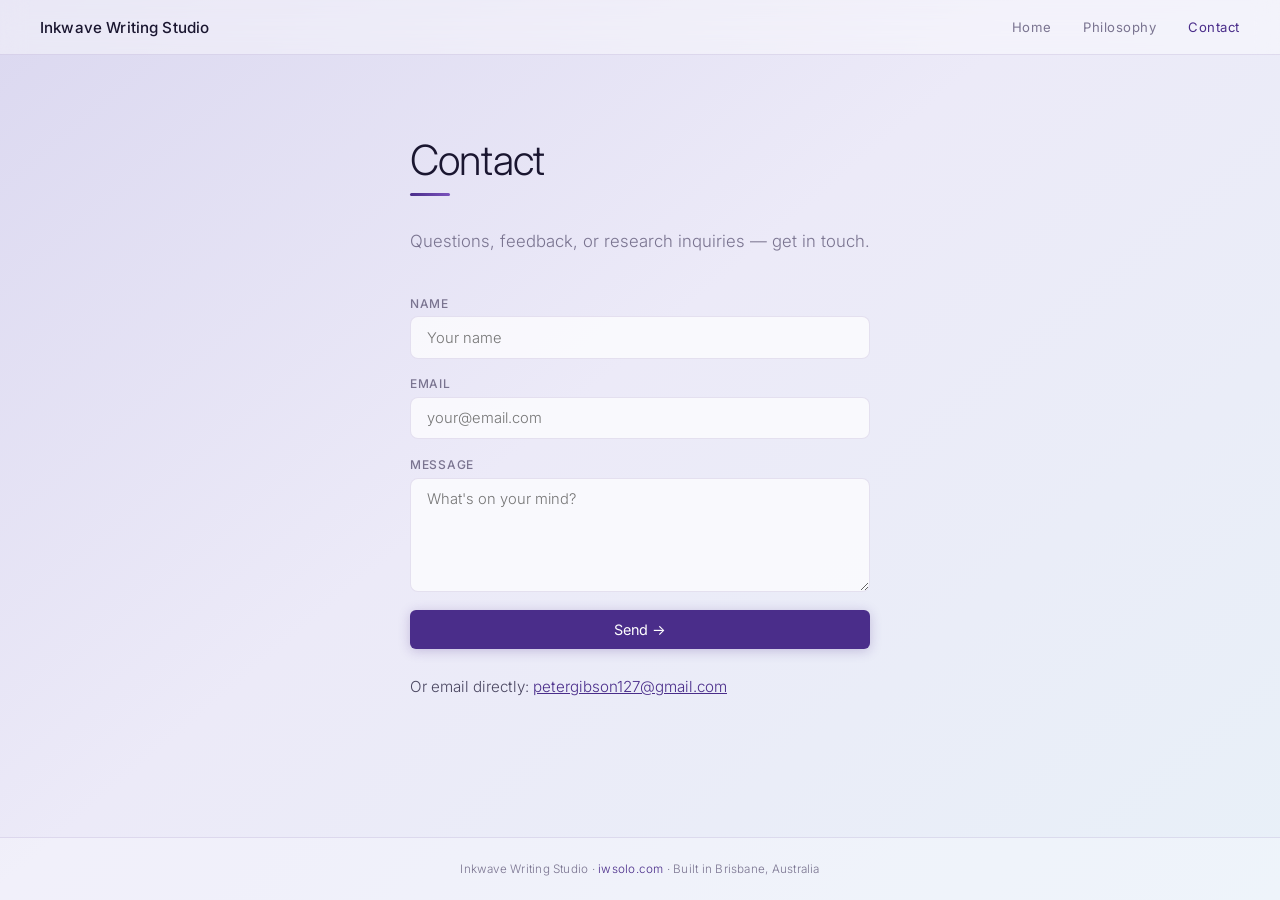
==== contact.html @ 19dbd9b8 "feat: initial Inkwave Writing Studio landing site Three-page static site (Home, Philosophy, Contact)" ====
<!DOCTYPE html>
<html lang="en-AU">
<head>
  <meta charset="UTF-8" />
  <meta name="viewport" content="width=device-width, initial-scale=1.0" />

  <title>Contact | Inkwave Writing Studio</title>
  <meta name="description" content="Get in touch with Inkwave Writing Studio. Questions, feedback, and research inquiries welcome." />

  <link rel="canonical" href="https://inkwave.au/contact" />
  <link rel="alternate" hreflang="en-AU" href="https://inkwave.au/contact" />

  <meta property="og:type" content="website" />
  <meta property="og:url" content="https://inkwave.au/contact" />
  <meta property="og:title" content="Contact | Inkwave Writing Studio" />
  <meta property="og:description" content="Questions, feedback, and research inquiries welcome." />
  <meta property="og:image" content="https://inkwave.au/og-image.png" />
  <meta property="og:site_name" content="Inkwave Writing Studio" />

  <link rel="icon" type="image/png" href="/logo.png" />
  <link rel="stylesheet" href="/style.css" />

  <script type="application/ld+json">
  {
    "@context": "https://schema.org",
    "@type": "ContactPage",
    "name": "Contact Inkwave Writing Studio",
    "url": "https://inkwave.au/contact",
    "publisher": {
      "@type": "Organization",
      "name": "Inkwave Writing Studio",
      "url": "https://inkwave.au",
      "contactPoint": {
        "@type": "ContactPoint",
        "contactType": "general",
        "email": "petergibson127@gmail.com"
      }
    }
  }
  </script>
</head>
<body>

  <a href="#main" class="skip-link">Skip to content</a>

  <nav aria-label="Main navigation">
    <a href="/" class="nav-logo" aria-label="Inkwave Writing Studio home">Inkwave Writing Studio</a>
    <div class="nav-links">
      <a href="/">Home</a>
      <a href="/philosophy">Philosophy</a>
      <a href="/contact" class="active" aria-current="page">Contact</a>
    </div>
  </nav>

  <main id="main" class="prose-page contact-page">
    <h1>Contact</h1>
    <div class="page-bar" aria-hidden="true"></div>
    <p class="lead">Questions, feedback, or research inquiries — get in touch.</p>

    <form class="contact-form" action="https://formspree.io/f/mjgqyqrq" method="POST">
      <label>
        Name
        <input type="text" name="name" autocomplete="name" placeholder="Your name" required />
      </label>
      <label>
        Email
        <input type="email" name="email" autocomplete="email" placeholder="your@email.com" required />
      </label>
      <label>
        Message
        <textarea name="message" rows="5" placeholder="What's on your mind?" required></textarea>
      </label>
      <button type="submit" class="cta">Send →</button>
    </form>

    <p class="contact-alt">Or email directly: <a href="mailto:petergibson127@gmail.com">petergibson127@gmail.com</a></p>
  </main>

  <footer>
    <p>Inkwave Writing Studio &middot; <a href="https://iwsolo.com" rel="noopener">iwsolo.com</a> &middot; Built in Brisbane, Australia</p>
  </footer>

</body>
</html>
---- style.css ----
@import url('https://fonts.googleapis.com/css2?family=Inter:wght@300;400;500&display=swap');

*, *::before, *::after { box-sizing: border-box; margin: 0; padding: 0; }

:root {
  --ink:    #1a1630;
  --purple: #4a2d8a;
  --light:  #7a52bc;
  --muted:  #7a7490;
  --bg:     linear-gradient(140deg, #dbd8f0 0%, #eceaf8 45%, #e8f0f8 100%);
  --card:   rgba(255,255,255,0.55);
  --border: rgba(74,45,138,0.12);
}

html { scroll-behavior: smooth; }

body {
  font-family: 'Inter', system-ui, sans-serif;
  background: var(--bg);
  background-attachment: fixed;
  color: var(--ink);
  min-height: 100vh;
  display: flex;
  flex-direction: column;
  -webkit-font-smoothing: antialiased;
}

/* ── Accessibility ── */
.skip-link {
  position: absolute; left: -9999px; top: auto; width: 1px; height: 1px; overflow: hidden;
}
.skip-link:focus {
  position: static; width: auto; height: auto;
  padding: 0.5rem 1rem; background: var(--purple); color: #fff; z-index: 100;
}
.sr-only {
  position: absolute; width: 1px; height: 1px; padding: 0;
  margin: -1px; overflow: hidden; clip: rect(0,0,0,0); border: 0;
}

/* ── Nav ── */
nav {
  display: flex;
  align-items: center;
  justify-content: space-between;
  padding: 1.1rem 2.5rem;
  background: rgba(255,255,255,0.4);
  backdrop-filter: blur(12px);
  border-bottom: 1px solid var(--border);
  position: sticky;
  top: 0;
  z-index: 10;
}

.nav-logo {
  font-size: 0.95rem;
  font-weight: 500;
  color: var(--ink);
  text-decoration: none;
  letter-spacing: 0.01em;
}

.nav-links { display: flex; gap: 2rem; }

.nav-links a {
  font-size: 0.82rem;
  font-weight: 400;
  color: var(--muted);
  text-decoration: none;
  letter-spacing: 0.04em;
  transition: color 0.15s;
}
.nav-links a:hover,
.nav-links a.active { color: var(--purple); }

/* ── Main ── */
main { flex: 1; }

/* ── Hero ── */
.hero {
  display: flex;
  flex-direction: column;
  align-items: center;
  text-align: center;
  padding: 6rem 1.5rem 4rem;
  gap: 1.2rem;
}

.logo {
  border-radius: 50%;
  box-shadow: 0 6px 32px rgba(74,45,138,0.2), 0 2px 8px rgba(0,0,0,0.08);
}

.hero h1 {
  font-size: clamp(2.2rem, 7vw, 3.8rem);
  font-weight: 300;
  color: var(--ink);
  letter-spacing: -0.02em;
  line-height: 1.1;
}

.hero h1 em {
  font-style: italic;
  color: var(--purple);
}

.tagline {
  font-size: clamp(0.9rem, 2.5vw, 1.05rem);
  color: var(--muted);
  font-weight: 300;
  max-width: 420px;
  line-height: 1.55;
}

.hero-bar {
  width: 64px;
  height: 4px;
  border-radius: 2px;
  background: linear-gradient(90deg, var(--purple), var(--light));
  margin: 0.4rem 0;
}

/* ── CTA ── */
.cta {
  display: inline-block;
  padding: 0.7rem 2rem;
  background: var(--purple);
  color: #fff;
  text-decoration: none;
  border-radius: 6px;
  font-size: 0.9rem;
  font-family: inherit;
  font-weight: 400;
  border: none;
  cursor: pointer;
  transition: background 0.15s, box-shadow 0.15s;
  box-shadow: 0 2px 12px rgba(74,45,138,0.25);
}
.cta:hover {
  background: #6040a8;
  box-shadow: 0 4px 20px rgba(74,45,138,0.35);
}

/* ── Products section ── */
.products {
  display: grid;
  grid-template-columns: repeat(auto-fit, minmax(240px, 1fr));
  gap: 1.25rem;
  max-width: 820px;
  margin: 0 auto;
  padding: 0 1.5rem 6rem;
}

.product {
  background: var(--card);
  border: 1px solid var(--border);
  border-radius: 14px;
  padding: 2rem 1.75rem;
  backdrop-filter: blur(8px);
  transition: box-shadow 0.2s;
}
.product:hover {
  box-shadow: 0 4px 24px rgba(74,45,138,0.12);
}

.product-label {
  font-size: 0.7rem;
  font-weight: 500;
  letter-spacing: 0.1em;
  color: var(--light);
  text-transform: uppercase;
  margin-bottom: 0.6rem;
}

.product h3 {
  font-size: 1.15rem;
  font-weight: 400;
  color: var(--ink);
  margin-bottom: 0.5rem;
}

.product p {
  font-size: 0.85rem;
  color: var(--muted);
  line-height: 1.65;
  margin-bottom: 1.1rem;
}

.product-link {
  font-size: 0.82rem;
  color: var(--purple);
  text-decoration: none;
  font-weight: 500;
}
.product-link:hover { text-decoration: underline; }

.product-dev {
  font-size: 0.72rem;
  color: var(--muted);
  font-style: italic;
}

/* ── Prose pages ── */
.prose-page {
  max-width: 600px;
  margin: 0 auto;
  padding: 5rem 1.5rem 6rem;
}

.prose-page h1 {
  font-size: clamp(1.8rem, 5vw, 2.6rem);
  font-weight: 300;
  color: var(--ink);
  letter-spacing: -0.02em;
  margin-bottom: 0.5rem;
}

.prose-page .page-bar {
  width: 40px;
  height: 3px;
  background: linear-gradient(90deg, var(--purple), var(--light));
  border-radius: 2px;
  margin-bottom: 2rem;
}

.prose-page .lead {
  font-size: 1.05rem;
  color: var(--muted);
  font-weight: 300;
  margin-bottom: 2.5rem;
  line-height: 1.65;
}

.prose-page h2 {
  font-size: 0.82rem;
  font-weight: 500;
  color: var(--purple);
  letter-spacing: 0.08em;
  text-transform: uppercase;
  margin: 2.2rem 0 0.6rem;
}

.prose-page p {
  font-size: 0.95rem;
  color: #4a4660;
  line-height: 1.8;
  margin-bottom: 0.75rem;
  font-weight: 300;
}

.prose-page a { color: var(--purple); }
.prose-page a:hover { text-decoration: underline; }

.cta-block { margin-top: 2.5rem; }

/* ── Contact form ── */
.contact-form {
  display: flex;
  flex-direction: column;
  gap: 1.1rem;
  margin-bottom: 1.5rem;
}

.contact-form label {
  display: flex;
  flex-direction: column;
  gap: 0.35rem;
  font-size: 0.75rem;
  font-weight: 500;
  color: var(--muted);
  letter-spacing: 0.06em;
  text-transform: uppercase;
}

.contact-form input,
.contact-form textarea {
  background: rgba(255,255,255,0.7);
  border: 1px solid var(--border);
  border-radius: 8px;
  padding: 0.7rem 1rem;
  color: var(--ink);
  font-family: inherit;
  font-size: 0.92rem;
  font-weight: 300;
  outline: none;
  resize: vertical;
  transition: border-color 0.15s, box-shadow 0.15s;
}
.contact-form input:focus,
.contact-form textarea:focus {
  border-color: var(--purple);
  box-shadow: 0 0 0 3px rgba(74,45,138,0.08);
}

.contact-alt {
  font-size: 0.8rem;
  color: var(--muted);
  margin-top: 1.5rem;
  font-weight: 300;
}
.contact-alt a { color: var(--purple); }

/* ── Footer ── */
footer {
  text-align: center;
  padding: 1.5rem;
  font-size: 0.73rem;
  color: var(--muted);
  border-top: 1px solid var(--border);
  background: rgba(255,255,255,0.25);
  font-weight: 300;
  letter-spacing: 0.02em;
}
footer a { color: var(--purple); text-decoration: none; }
footer a:hover { text-decoration: underline; }

/* ── Responsive ── */
@media (max-width: 520px) {
  nav { padding: 1rem 1.25rem; }
  .nav-links { gap: 1.2rem; }
  .hero { padding: 4rem 1rem 3rem; }
  .prose-page { padding: 3.5rem 1.25rem 4rem; }
}
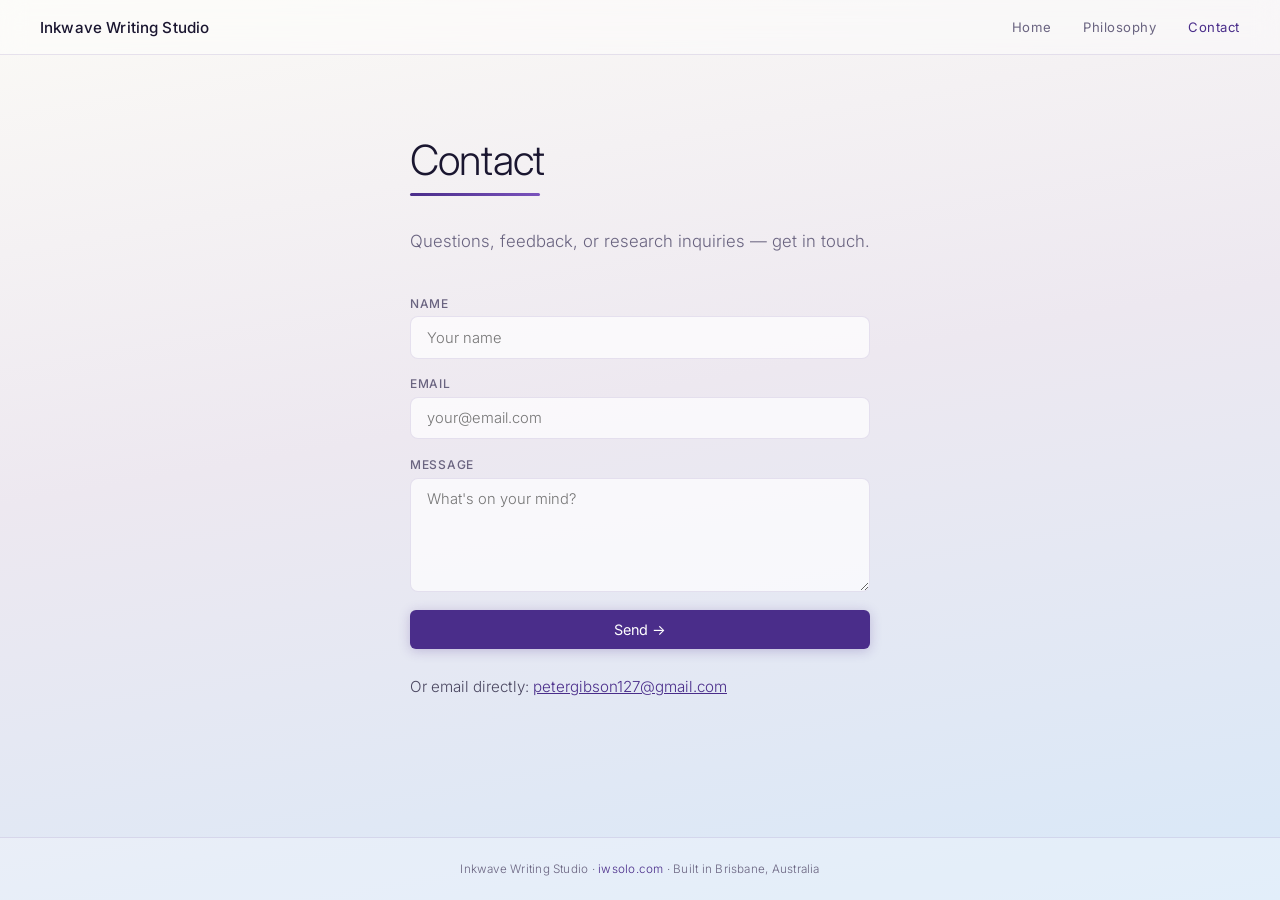
==== commit 612f3df9: "feat: mnemonic pictures section on philosophy; all external links open in new tab" ====
--- a/contact.html
+++ b/contact.html
@@ -7,17 +7,17 @@
   <title>Contact | Inkwave Writing Studio</title>
   <meta name="description" content="Get in touch with Inkwave Writing Studio. Questions, feedback, and research inquiries welcome." />
 
-  <link rel="canonical" href="https://inkwave.au/contact" />
-  <link rel="alternate" hreflang="en-AU" href="https://inkwave.au/contact" />
+  <link rel="canonical" href="https://inkwave.me/contact" />
+  <link rel="alternate" hreflang="en-AU" href="https://inkwave.me/contact" />
 
   <meta property="og:type" content="website" />
-  <meta property="og:url" content="https://inkwave.au/contact" />
+  <meta property="og:url" content="https://inkwave.me/contact" />
   <meta property="og:title" content="Contact | Inkwave Writing Studio" />
   <meta property="og:description" content="Questions, feedback, and research inquiries welcome." />
-  <meta property="og:image" content="https://inkwave.au/og-image.png" />
+  <meta property="og:image" content="https://inkwave.me/og-image.png" />
   <meta property="og:site_name" content="Inkwave Writing Studio" />
 
-  <link rel="icon" type="image/png" href="/logo.png" />
+  <link rel="icon" type="image/svg+xml" href="/logo.svg" />
   <link rel="stylesheet" href="/style.css" />
 
   <script type="application/ld+json">
@@ -25,11 +25,11 @@
     "@context": "https://schema.org",
     "@type": "ContactPage",
     "name": "Contact Inkwave Writing Studio",
-    "url": "https://inkwave.au/contact",
+    "url": "https://inkwave.me/contact",
     "publisher": {
       "@type": "Organization",
       "name": "Inkwave Writing Studio",
-      "url": "https://inkwave.au",
+      "url": "https://inkwave.me",
       "contactPoint": {
         "@type": "ContactPoint",
         "contactType": "general",
@@ -77,7 +77,7 @@
   </main>
 
   <footer>
-    <p>Inkwave Writing Studio &middot; <a href="https://iwsolo.com" rel="noopener">iwsolo.com</a> &middot; Built in Brisbane, Australia</p>
+    <p>Inkwave Writing Studio &middot; <a href="https://iwsolo.com" rel="noopener noreferrer" target="_blank">iwsolo.com</a> &middot; Built in Brisbane, Australia</p>
   </footer>
 
 </body>
--- a/style.css
+++ b/style.css
@@ -6,9 +6,9 @@
   --ink:    #1a1630;
   --purple: #4a2d8a;
   --light:  #7a52bc;
-  --muted:  #7a7490;
-  --bg:     linear-gradient(140deg, #dbd8f0 0%, #eceaf8 45%, #e8f0f8 100%);
-  --card:   rgba(255,255,255,0.55);
+  --muted:  #6a6480;
+  --bg:     linear-gradient(170deg, #fbfaf6 0%, #ede8f0 45%, #d8e8f8 100%);
+  --card:   rgba(255,255,255,0.5);
   --border: rgba(74,45,138,0.12);
 }
 
@@ -87,16 +87,16 @@
 }
 
 .logo {
-  border-radius: 50%;
-  box-shadow: 0 6px 32px rgba(74,45,138,0.2), 0 2px 8px rgba(0,0,0,0.08);
+  display: block;
 }
 
 .hero h1 {
-  font-size: clamp(2.2rem, 7vw, 3.8rem);
+  font-size: clamp(1.8rem, 3.8vw, 2.8rem);
   font-weight: 300;
   color: var(--ink);
   letter-spacing: -0.02em;
   line-height: 1.1;
+  white-space: nowrap;
 }
 
 .hero h1 em {
@@ -105,15 +105,15 @@
 }
 
 .tagline {
-  font-size: clamp(0.9rem, 2.5vw, 1.05rem);
-  color: var(--muted);
-  font-weight: 300;
-  max-width: 420px;
+  font-size: clamp(0.95rem, 1.55vw, 1.12rem);
+  color: var(--muted);
+  font-weight: 300;
+  white-space: nowrap;
   line-height: 1.55;
 }
 
 .hero-bar {
-  width: 64px;
+  width: 126px;
   height: 4px;
   border-radius: 2px;
   background: linear-gradient(90deg, var(--purple), var(--light));
@@ -125,7 +125,8 @@
   display: inline-block;
   padding: 0.7rem 2rem;
   background: var(--purple);
-  color: #fff;
+  color: #fff !important;
+  -webkit-text-fill-color: #fff;
   text-decoration: none;
   border-radius: 6px;
   font-size: 0.9rem;
@@ -187,7 +188,7 @@
 }
 
 .product-link {
-  font-size: 0.82rem;
+  font-size: 1rem;
   color: var(--purple);
   text-decoration: none;
   font-weight: 500;
@@ -216,7 +217,7 @@
 }
 
 .prose-page .page-bar {
-  width: 40px;
+  width: 200px;
   height: 3px;
   background: linear-gradient(90deg, var(--purple), var(--light));
   border-radius: 2px;
@@ -292,6 +293,10 @@
   box-shadow: 0 0 0 3px rgba(74,45,138,0.08);
 }
 
+.contact-page .page-bar {
+  width: 130px;
+}
+
 .contact-alt {
   font-size: 0.8rem;
   color: var(--muted);
